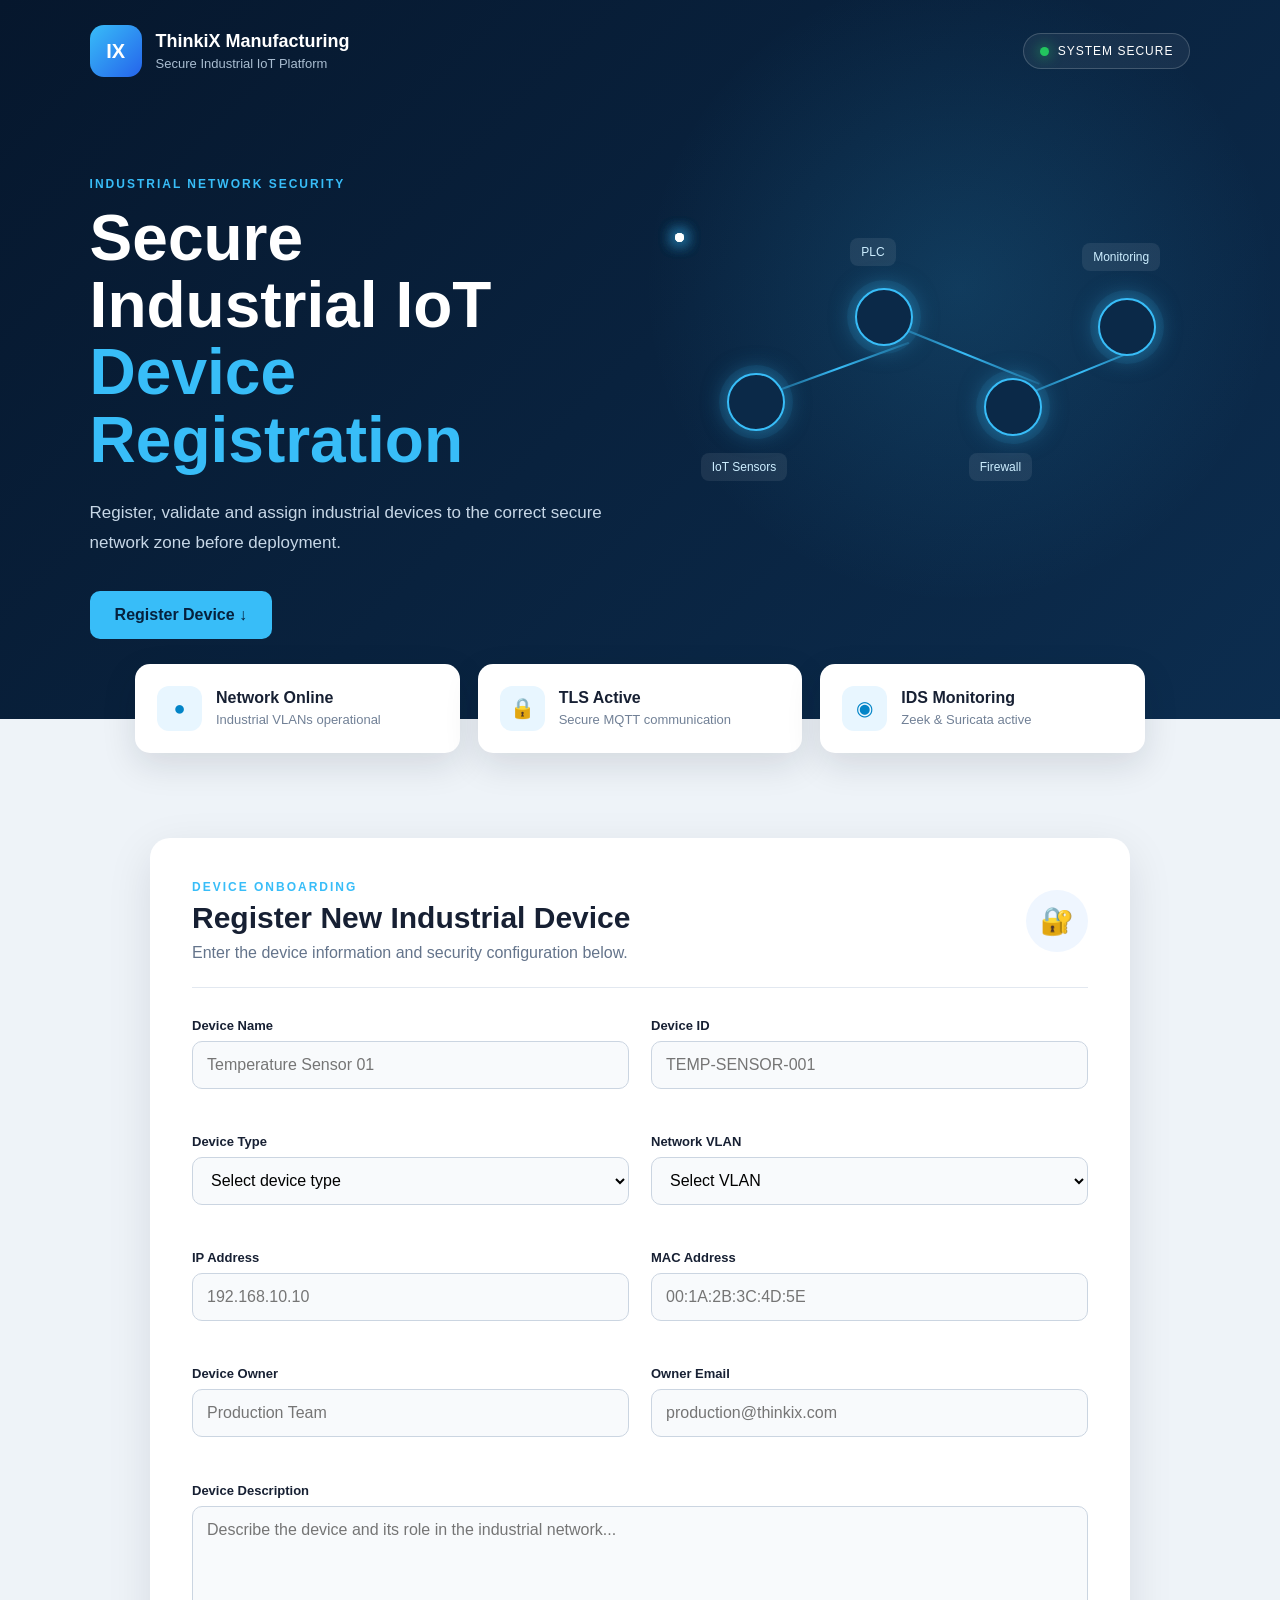
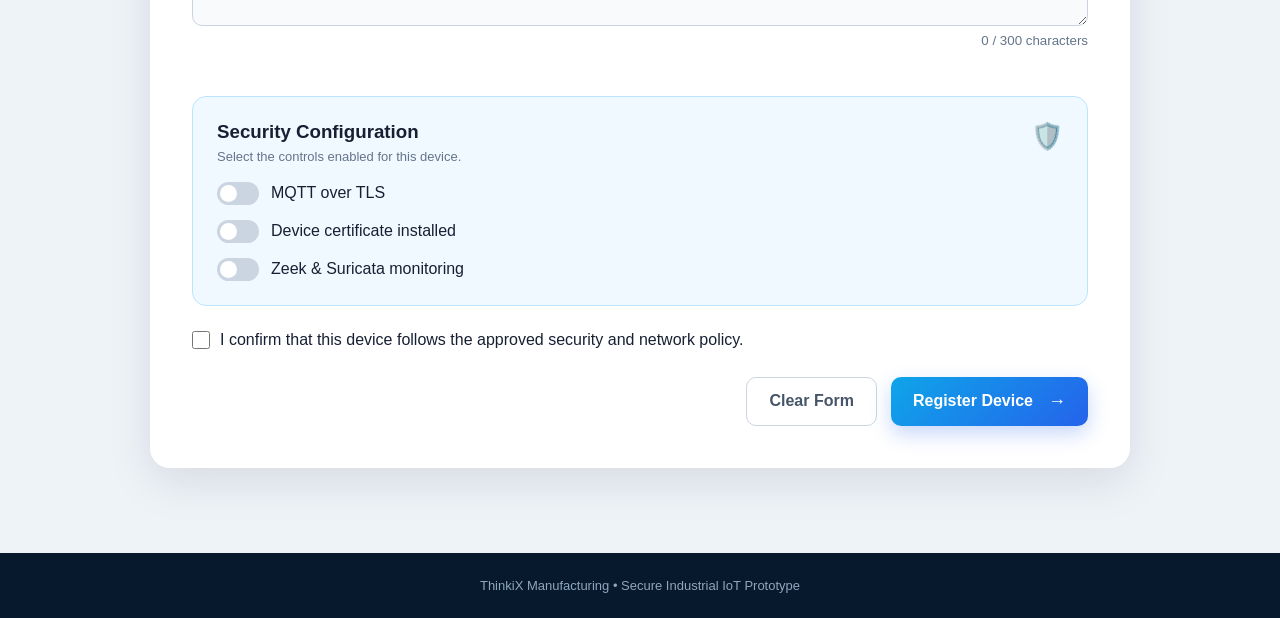
==== management.html @ 3cd0a6f0 "Add files via upload" ====
<!doctype html>
<html lang="en">
  <head>
    <meta charset="UTF-8" />
    <meta name="viewport" content="width=device-width, initial-scale=1.0" />

    <title>ThinkiX Secure IIoT Registration</title>

    <link rel="stylesheet" href="style.css" />
  </head>

  <body>
    <header class="hero">
      <nav class="navbar">
        <div class="brand">
          <div class="brand-icon">IX</div>

          <div>
            <h2>ThinkiX Manufacturing</h2>
            <p>Secure Industrial IoT Platform</p>
          </div>
        </div>

        <div class="secure-badge">
          <span class="status-dot"></span>
          SYSTEM SECURE
        </div>
      </nav>

      <div class="hero-content">
        <div class="hero-text">
          <p class="eyebrow">INDUSTRIAL NETWORK SECURITY</p>

          <h1>
            Secure Industrial IoT
            <span>Device Registration</span>
          </h1>

          <p class="hero-description">
            Register, validate and assign industrial devices to the correct
            secure network zone before deployment.
          </p>

          <a href="#registration" class="hero-button"> Register Device ↓ </a>
        </div>

        <div class="network-animation">
          <div class="network-label sensor-label">IoT Sensors</div>

          <div class="network-label plc-label">PLC</div>

          <div class="network-label firewall-label">Firewall</div>

          <div class="network-label ids-label">Monitoring</div>

          <div class="node sensor-node"></div>
          <div class="node plc-node"></div>
          <div class="node firewall-node"></div>
          <div class="node ids-node"></div>

          <div class="network-line line-one"></div>
          <div class="network-line line-two"></div>
          <div class="network-line line-three"></div>

          <div class="moving-packet packet-one"></div>
          <div class="moving-packet packet-two"></div>
          <div class="moving-packet packet-three"></div>
        </div>
      </div>
    </header>

    <section class="status-section">
      <div class="status-card">
        <div class="status-icon">●</div>

        <div>
          <h3>Network Online</h3>
          <p>Industrial VLANs operational</p>
        </div>
      </div>

      <div class="status-card">
        <div class="status-icon">🔒</div>

        <div>
          <h3>TLS Active</h3>
          <p>Secure MQTT communication</p>
        </div>
      </div>

      <div class="status-card">
        <div class="status-icon">◉</div>

        <div>
          <h3>IDS Monitoring</h3>
          <p>Zeek & Suricata active</p>
        </div>
      </div>
    </section>

    <main class="page-container">
      <section class="form-card" id="registration">
        <div class="form-header">
          <div>
            <p class="section-label">DEVICE ONBOARDING</p>

            <h2>Register New Industrial Device</h2>

            <p>
              Enter the device information and security configuration below.
            </p>
          </div>

          <div class="security-ring">🔐</div>
        </div>

        <form id="deviceForm" novalidate>
          <div class="form-grid">
            <div class="form-group">
              <label for="deviceName"> Device Name </label>

              <input
                type="text"
                id="deviceName"
                placeholder="Temperature Sensor 01"
              />

              <small class="error-message" id="deviceNameError"></small>
            </div>

            <div class="form-group">
              <label for="deviceId"> Device ID </label>

              <input type="text" id="deviceId" placeholder="TEMP-SENSOR-001" />

              <small class="error-message" id="deviceIdError"></small>
            </div>

            <div class="form-group">
              <label for="deviceType"> Device Type </label>

              <select id="deviceType">
                <option value="">Select device type</option>

                <option value="temperature">Temperature Sensor</option>

                <option value="pressure">Pressure Sensor</option>

                <option value="vibration">Vibration Sensor</option>

                <option value="plc">PLC Controller</option>

                <option value="robotic">Robotic Arm</option>

                <option value="monitoring">Monitoring Server</option>
              </select>

              <small class="error-message" id="deviceTypeError"></small>
            </div>

            <div class="form-group">
              <label for="vlan"> Network VLAN </label>

              <select id="vlan">
                <option value="">Select VLAN</option>

                <option value="10">VLAN 10 — IoT Sensors</option>

                <option value="20">VLAN 20 — Robotics / PLC</option>

                <option value="30">VLAN 30 — Firewall</option>

                <option value="40">VLAN 40 — Monitoring</option>

                <option value="50">VLAN 50 — Management</option>
              </select>

              <small class="error-message" id="vlanError"></small>
            </div>

            <div class="form-group">
              <label for="ipAddress"> IP Address </label>

              <input type="text" id="ipAddress" placeholder="192.168.10.10" />

              <small class="error-message" id="ipAddressError"></small>
            </div>

            <div class="form-group">
              <label for="macAddress"> MAC Address </label>

              <input
                type="text"
                id="macAddress"
                placeholder="00:1A:2B:3C:4D:5E"
              />

              <small class="error-message" id="macAddressError"></small>
            </div>

            <div class="form-group">
              <label for="ownerName"> Device Owner </label>

              <input type="text" id="ownerName" placeholder="Production Team" />

              <small class="error-message" id="ownerNameError"></small>
            </div>

            <div class="form-group">
              <label for="email"> Owner Email </label>

              <input
                type="email"
                id="email"
                placeholder="production@thinkix.com"
              />

              <small class="error-message" id="emailError"></small>
            </div>
          </div>

          <div class="form-group full-width">
            <label for="description"> Device Description </label>

            <textarea
              id="description"
              rows="5"
              maxlength="300"
              placeholder="Describe the device and its role in the industrial network..."
            ></textarea>

            <small class="character-count" id="characterCount">
              0 / 300 characters
            </small>

            <small class="error-message" id="descriptionError"></small>
          </div>

          <div class="security-box">
            <div class="security-box-header">
              <div>
                <h3>Security Configuration</h3>
                <p>Select the controls enabled for this device.</p>
              </div>

              <span class="shield"> 🛡️ </span>
            </div>

            <label class="toggle-row">
              <input type="checkbox" id="tlsEnabled" />

              <span class="toggle"></span>

              <span> MQTT over TLS </span>
            </label>

            <label class="toggle-row">
              <input type="checkbox" id="certificateInstalled" />

              <span class="toggle"></span>

              <span> Device certificate installed </span>
            </label>

            <label class="toggle-row">
              <input type="checkbox" id="monitoringEnabled" />

              <span class="toggle"></span>

              <span> Zeek & Suricata monitoring </span>
            </label>
          </div>

          <label class="agreement-row">
            <input type="checkbox" id="agreement" />

            <span>
              I confirm that this device follows the approved security and
              network policy.
            </span>
          </label>

          <small class="error-message" id="agreementError"></small>

          <div class="button-group">
            <button type="reset" class="secondary-button" id="resetButton">
              Clear Form
            </button>

            <button type="submit" class="primary-button">
              <span> Register Device </span>

              <span class="button-arrow"> → </span>
            </button>
          </div>
        </form>

        <div class="loading-box" id="loadingBox">
          <div class="loader"></div>

          <p>Validating secure device configuration...</p>
        </div>

        <div class="success-message" id="successMessage">
          <div class="success-icon">✓</div>

          <div>
            <h3>Device Registration Successful</h3>

            <p>Device information passed front-end validation successfully.</p>
          </div>
        </div>
      </section>
    </main>

    <footer>
      <p>ThinkiX Manufacturing • Secure Industrial IoT Prototype</p>
    </footer>

    <script src="script.js"></script>
  </body>
</html>
---- style.css ----
* {
  box-sizing: border-box;
  margin: 0;
  padding: 0;
}

html {
  scroll-behavior: smooth;
}

body {
  font-family: Arial, Helvetica, sans-serif;
  background: #eef3f8;
  color: #172033;
}

button,
input,
select,
textarea {
  font: inherit;
}

/* HERO */

.hero {
  min-height: 620px;
  padding: 25px 7% 80px;
  background:
    radial-gradient(
      circle at 75% 40%,
      rgba(56, 189, 248, 0.15),
      transparent 30%
    ),
    linear-gradient(135deg, #06172d, #0c2d4f);
  color: white;
  overflow: hidden;
}

.navbar {
  max-width: 1250px;
  margin: auto;
  display: flex;
  justify-content: space-between;
  align-items: center;
}

.brand {
  display: flex;
  align-items: center;
  gap: 14px;
}

.brand-icon {
  width: 52px;
  height: 52px;
  display: grid;
  place-items: center;
  border-radius: 14px;
  background: linear-gradient(135deg, #38bdf8, #2563eb);
  font-weight: 800;
  font-size: 20px;
}

.brand h2 {
  font-size: 18px;
}

.brand p {
  margin-top: 4px;
  color: #a9bdd1;
  font-size: 13px;
}

.secure-badge {
  display: flex;
  align-items: center;
  gap: 9px;
  padding: 10px 16px;
  border: 1px solid rgba(255, 255, 255, 0.18);
  border-radius: 999px;
  background: rgba(255, 255, 255, 0.06);
  font-size: 12px;
  letter-spacing: 1px;
}

.status-dot {
  width: 9px;
  height: 9px;
  background: #22c55e;
  border-radius: 50%;
  box-shadow: 0 0 14px #22c55e;
  animation: pulse 1.5s infinite;
}

.hero-content {
  max-width: 1250px;
  margin: 100px auto 0;
  display: grid;
  grid-template-columns: 1fr 1fr;
  gap: 70px;
  align-items: center;
}

.eyebrow,
.section-label {
  color: #38bdf8;
  font-size: 12px;
  font-weight: 700;
  letter-spacing: 2px;
}

.hero h1 {
  max-width: 650px;
  margin-top: 14px;
  font-size: clamp(42px, 5vw, 70px);
  line-height: 1.05;
}

.hero h1 span {
  color: #38bdf8;
}

.hero-description {
  max-width: 600px;
  margin-top: 24px;
  color: #c7d7e7;
  line-height: 1.8;
  font-size: 17px;
}

.hero-button {
  display: inline-block;
  margin-top: 32px;
  padding: 15px 25px;
  border-radius: 10px;
  background: #38bdf8;
  color: #06213d;
  text-decoration: none;
  font-weight: 800;
  transition: 0.25s;
}

.hero-button:hover {
  transform: translateY(-3px);
  box-shadow: 0 10px 30px rgba(56, 189, 248, 0.35);
}

/* NETWORK ANIMATION */

.network-animation {
  position: relative;
  height: 350px;
}

.node {
  position: absolute;
  width: 58px;
  height: 58px;
  border: 2px solid #38bdf8;
  border-radius: 50%;
  background: #0b2948;
  box-shadow:
    0 0 0 8px rgba(56, 189, 248, 0.08),
    0 0 25px rgba(56, 189, 248, 0.5);
  z-index: 2;
}

.sensor-node {
  left: 10%;
  top: 140px;
}

.plc-node {
  left: 35%;
  top: 55px;
}

.firewall-node {
  left: 60%;
  top: 145px;
}

.ids-node {
  left: 82%;
  top: 65px;
}

.network-line {
  position: absolute;
  height: 2px;
  background: linear-gradient(
    90deg,
    rgba(56, 189, 248, 0.2),
    #38bdf8,
    rgba(56, 189, 248, 0.2)
  );
  transform-origin: left center;
}

.line-one {
  width: 150px;
  left: 18%;
  top: 160px;
  transform: rotate(-20deg);
}

.line-two {
  width: 160px;
  left: 42%;
  top: 90px;
  transform: rotate(22deg);
}

.line-three {
  width: 145px;
  left: 66%;
  top: 165px;
  transform: rotate(-22deg);
}

.network-label {
  position: absolute;
  padding: 7px 11px;
  border-radius: 8px;
  background: rgba(255, 255, 255, 0.08);
  color: #cdeeff;
  font-size: 12px;
}

.sensor-label {
  left: 5%;
  top: 220px;
}

.plc-label {
  left: 34%;
  top: 5px;
}

.firewall-label {
  left: 57%;
  top: 220px;
}

.ids-label {
  left: 79%;
  top: 10px;
}

.moving-packet {
  position: absolute;
  width: 9px;
  height: 9px;
  border-radius: 50%;
  background: white;
  box-shadow: 0 0 16px #38bdf8;
  z-index: 4;
}

.packet-one {
  animation: packetOne 3s linear infinite;
}

.packet-two {
  animation: packetTwo 3s linear infinite 1s;
}

.packet-three {
  animation: packetThree 3s linear infinite 2s;
}

/* STATUS CARDS */

.status-section {
  max-width: 1050px;
  margin: -55px auto 0;
  padding: 0 20px;
  display: grid;
  grid-template-columns: repeat(3, 1fr);
  gap: 18px;
  position: relative;
  z-index: 5;
}

.status-card {
  display: flex;
  gap: 14px;
  align-items: center;
  padding: 22px;
  border-radius: 15px;
  background: white;
  box-shadow: 0 12px 35px rgba(15, 23, 42, 0.12);
  transition: 0.25s;
}

.status-card:hover {
  transform: translateY(-5px);
}

.status-icon {
  width: 45px;
  height: 45px;
  display: grid;
  place-items: center;
  border-radius: 12px;
  background: #e8f6ff;
  color: #0284c7;
  font-size: 20px;
}

.status-card h3 {
  font-size: 16px;
}

.status-card p {
  margin-top: 5px;
  color: #718096;
  font-size: 13px;
}

/* FORM */

.page-container {
  padding: 85px 20px;
}

.form-card {
  max-width: 980px;
  margin: auto;
  padding: 42px;
  border-radius: 20px;
  background: white;
  box-shadow: 0 14px 45px rgba(15, 23, 42, 0.1);
}

.form-header {
  display: flex;
  justify-content: space-between;
  gap: 20px;
  align-items: center;
  padding-bottom: 25px;
  border-bottom: 1px solid #e2e8f0;
}

.form-header h2 {
  margin-top: 7px;
  font-size: 30px;
}

.form-header p:not(.section-label) {
  margin-top: 9px;
  color: #64748b;
}

.security-ring {
  width: 62px;
  height: 62px;
  display: grid;
  place-items: center;
  border-radius: 50%;
  background: #eff6ff;
  font-size: 27px;
  animation: float 3s ease-in-out infinite;
}

.form-grid {
  margin-top: 30px;
  display: grid;
  grid-template-columns: repeat(2, 1fr);
  gap: 22px;
}

.form-group {
  display: flex;
  flex-direction: column;
}

.form-group label {
  margin-bottom: 8px;
  font-size: 13px;
  font-weight: 700;
}

input,
select,
textarea {
  width: 100%;
  border: 1px solid #cbd5e1;
  border-radius: 10px;
  outline: none;
  background: #f8fafc;
  transition: 0.2s;
}

input,
select {
  height: 48px;
  padding: 0 14px;
}

textarea {
  padding: 14px;
  resize: vertical;
}

input:focus,
select:focus,
textarea:focus {
  background: white;
  border-color: #0ea5e9;
  box-shadow: 0 0 0 3px rgba(14, 165, 233, 0.12);
}

.invalid {
  border-color: #ef4444;
}

.full-width {
  margin-top: 23px;
}

.character-count {
  margin-top: 7px;
  text-align: right;
  color: #64748b;
}

.error-message {
  min-height: 17px;
  margin-top: 6px;
  color: #dc2626;
  font-size: 12px;
}

/* SECURITY */

.security-box {
  margin-top: 25px;
  padding: 24px;
  border: 1px solid #bae6fd;
  border-radius: 14px;
  background: #f0f9ff;
}

.security-box-header {
  display: flex;
  justify-content: space-between;
  margin-bottom: 18px;
}

.security-box-header p {
  margin-top: 6px;
  color: #64748b;
  font-size: 13px;
}

.shield {
  font-size: 26px;
}

.toggle-row {
  display: flex;
  align-items: center;
  gap: 12px;
  margin-top: 15px;
  cursor: pointer;
}

.toggle-row input {
  display: none;
}

.toggle {
  width: 42px;
  height: 23px;
  position: relative;
  border-radius: 999px;
  background: #cbd5e1;
  transition: 0.25s;
}

.toggle::after {
  content: "";
  width: 17px;
  height: 17px;
  position: absolute;
  top: 3px;
  left: 3px;
  border-radius: 50%;
  background: white;
  transition: 0.25s;
}

.toggle-row input:checked + .toggle {
  background: #0ea5e9;
}

.toggle-row input:checked + .toggle::after {
  left: 22px;
}

.agreement-row {
  display: flex;
  gap: 10px;
  margin-top: 25px;
  align-items: flex-start;
}

.agreement-row input {
  width: 18px;
  height: 18px;
}

/* BUTTONS */

.button-group {
  display: flex;
  justify-content: flex-end;
  gap: 14px;
  margin-top: 28px;
}

button {
  padding: 14px 22px;
  border: none;
  border-radius: 10px;
  font-weight: 700;
  cursor: pointer;
}

.primary-button {
  display: flex;
  gap: 15px;
  align-items: center;
  background: linear-gradient(135deg, #0ea5e9, #2563eb);
  color: white;
  box-shadow: 0 8px 20px rgba(37, 99, 235, 0.25);
  transition: 0.25s;
}

.primary-button:hover {
  transform: translateY(-2px);
  box-shadow: 0 12px 28px rgba(37, 99, 235, 0.35);
}

.button-arrow {
  font-size: 18px;
}

.secondary-button {
  border: 1px solid #cbd5e1;
  background: white;
  color: #475569;
}

/* SUCCESS + LOADING */

.loading-box,
.success-message {
  display: none;
  margin-top: 25px;
}

.loading-box.show,
.success-message.show {
  display: flex;
}

.loading-box {
  align-items: center;
  gap: 15px;
  padding: 18px;
  border-radius: 12px;
  background: #eff6ff;
  color: #1d4ed8;
}

.loader {
  width: 24px;
  height: 24px;
  border: 3px solid #bfdbfe;
  border-top-color: #2563eb;
  border-radius: 50%;
  animation: spin 0.8s linear infinite;
}

.success-message {
  align-items: center;
  gap: 16px;
  padding: 20px;
  border: 1px solid #86efac;
  border-radius: 12px;
  background: #f0fdf4;
  color: #166534;
  animation: slideUp 0.35s ease;
}

.success-icon {
  width: 45px;
  height: 45px;
  display: grid;
  place-items: center;
  border-radius: 50%;
  background: #22c55e;
  color: white;
  font-size: 24px;
  font-weight: 800;
}

.success-message p {
  margin-top: 5px;
}

/* FOOTER */

footer {
  padding: 25px;
  text-align: center;
  background: #07192d;
  color: #8fa7bc;
  font-size: 13px;
}

/* ANIMATIONS */

@keyframes pulse {
  0%,
  100% {
    opacity: 1;
  }

  50% {
    opacity: 0.35;
  }
}

@keyframes float {
  0%,
  100% {
    transform: translateY(0);
  }

  50% {
    transform: translateY(-7px);
  }
}

@keyframes spin {
  to {
    transform: rotate(360deg);
  }
}

@keyframes slideUp {
  from {
    opacity: 0;
    transform: translateY(15px);
  }

  to {
    opacity: 1;
    transform: translateY(0);
  }
}

@keyframes packetOne {
  0% {
    left: 18%;
    top: 160px;
  }

  100% {
    left: 40%;
    top: 80px;
  }
}

@keyframes packetTwo {
  0% {
    left: 42%;
    top: 90px;
  }

  100% {
    left: 65%;
    top: 165px;
  }
}

@keyframes packetThree {
  0% {
    left: 66%;
    top: 165px;
  }

  100% {
    left: 85%;
    top: 80px;
  }
}

/* RESPONSIVE */

@media (max-width: 850px) {
  .hero-content {
    grid-template-columns: 1fr;
    margin-top: 70px;
  }

  .network-animation {
    height: 300px;
  }

  .status-section {
    grid-template-columns: 1fr;
    margin-top: -35px;
  }

  .form-grid {
    grid-template-columns: 1fr;
  }
}

@media (max-width: 600px) {
  .navbar {
    align-items: flex-start;
    gap: 15px;
  }

  .secure-badge {
    display: none;
  }

  .hero {
    padding-left: 22px;
    padding-right: 22px;
  }

  .hero h1 {
    font-size: 42px;
  }

  .form-card {
    padding: 25px 18px;
  }

  .form-header {
    align-items: flex-start;
  }

  .button-group {
    flex-direction: column-reverse;
  }

  button {
    width: 100%;
    justify-content: center;
  }
}
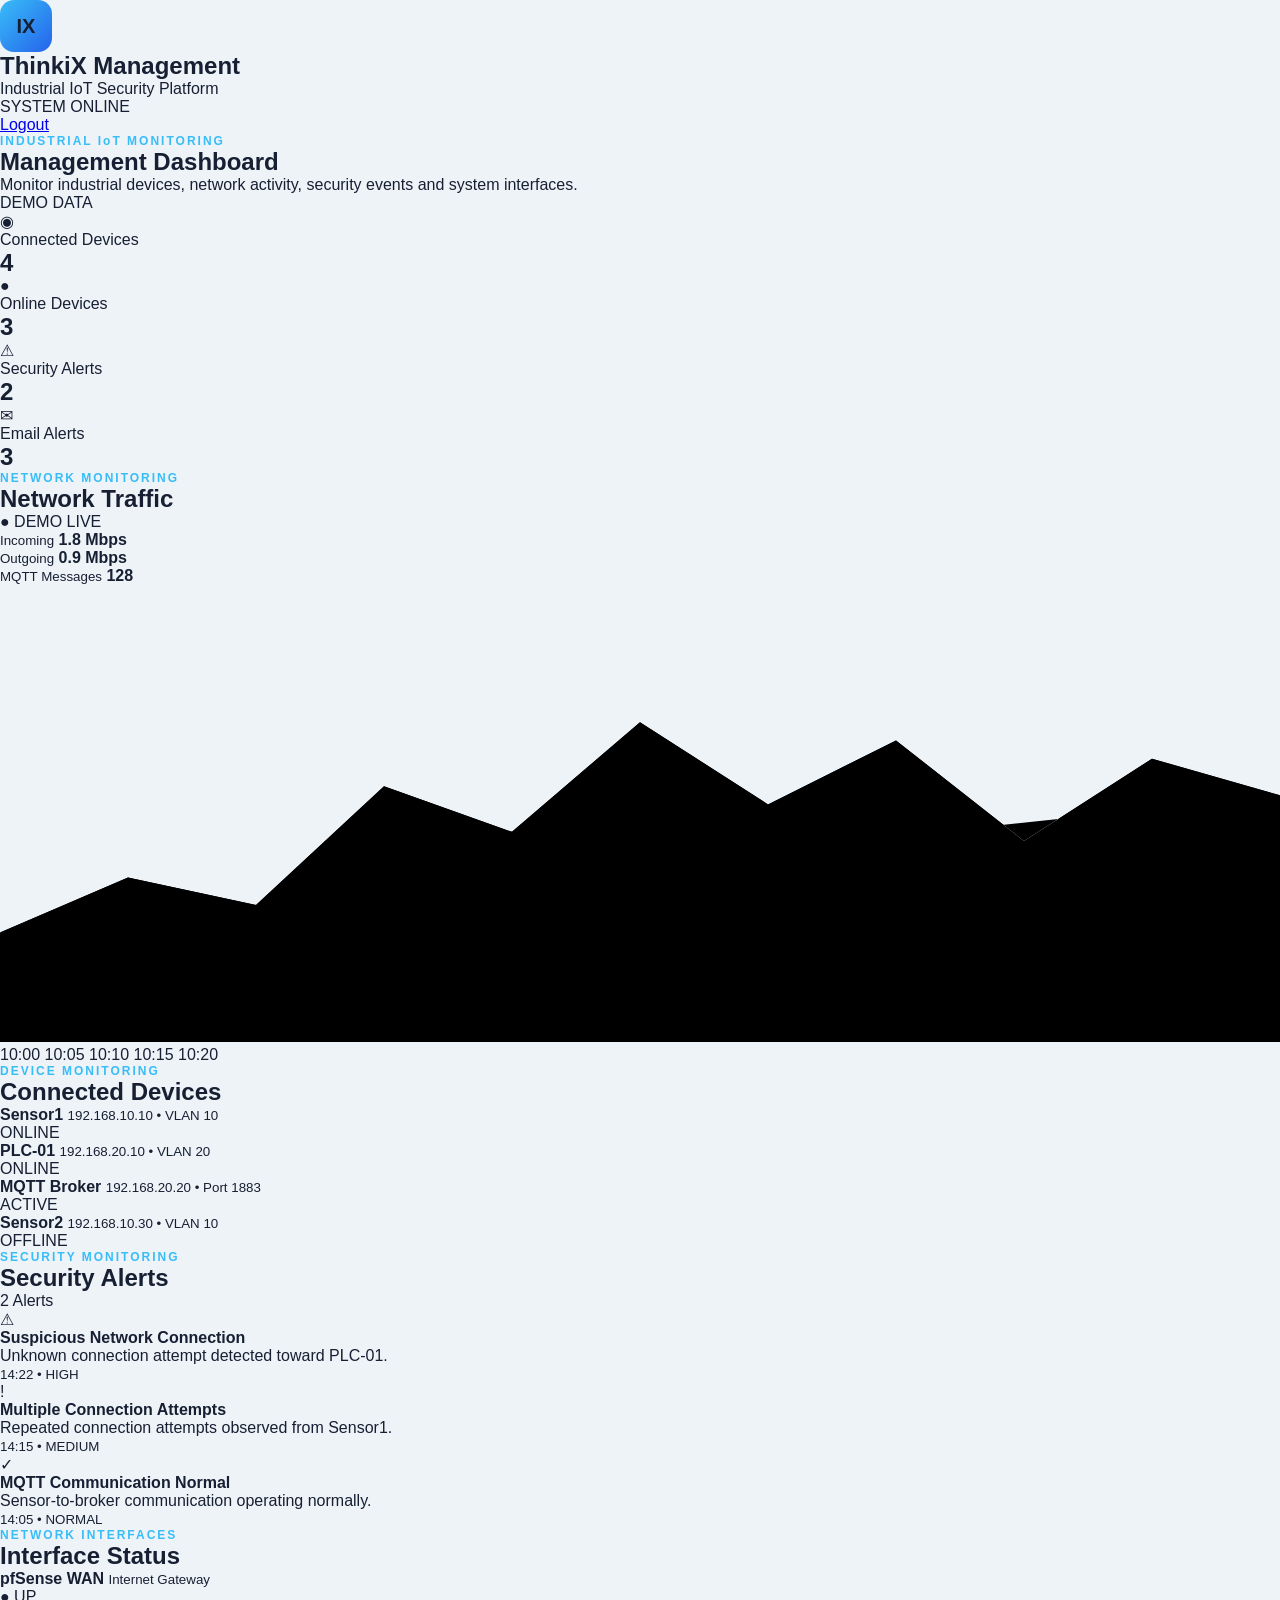
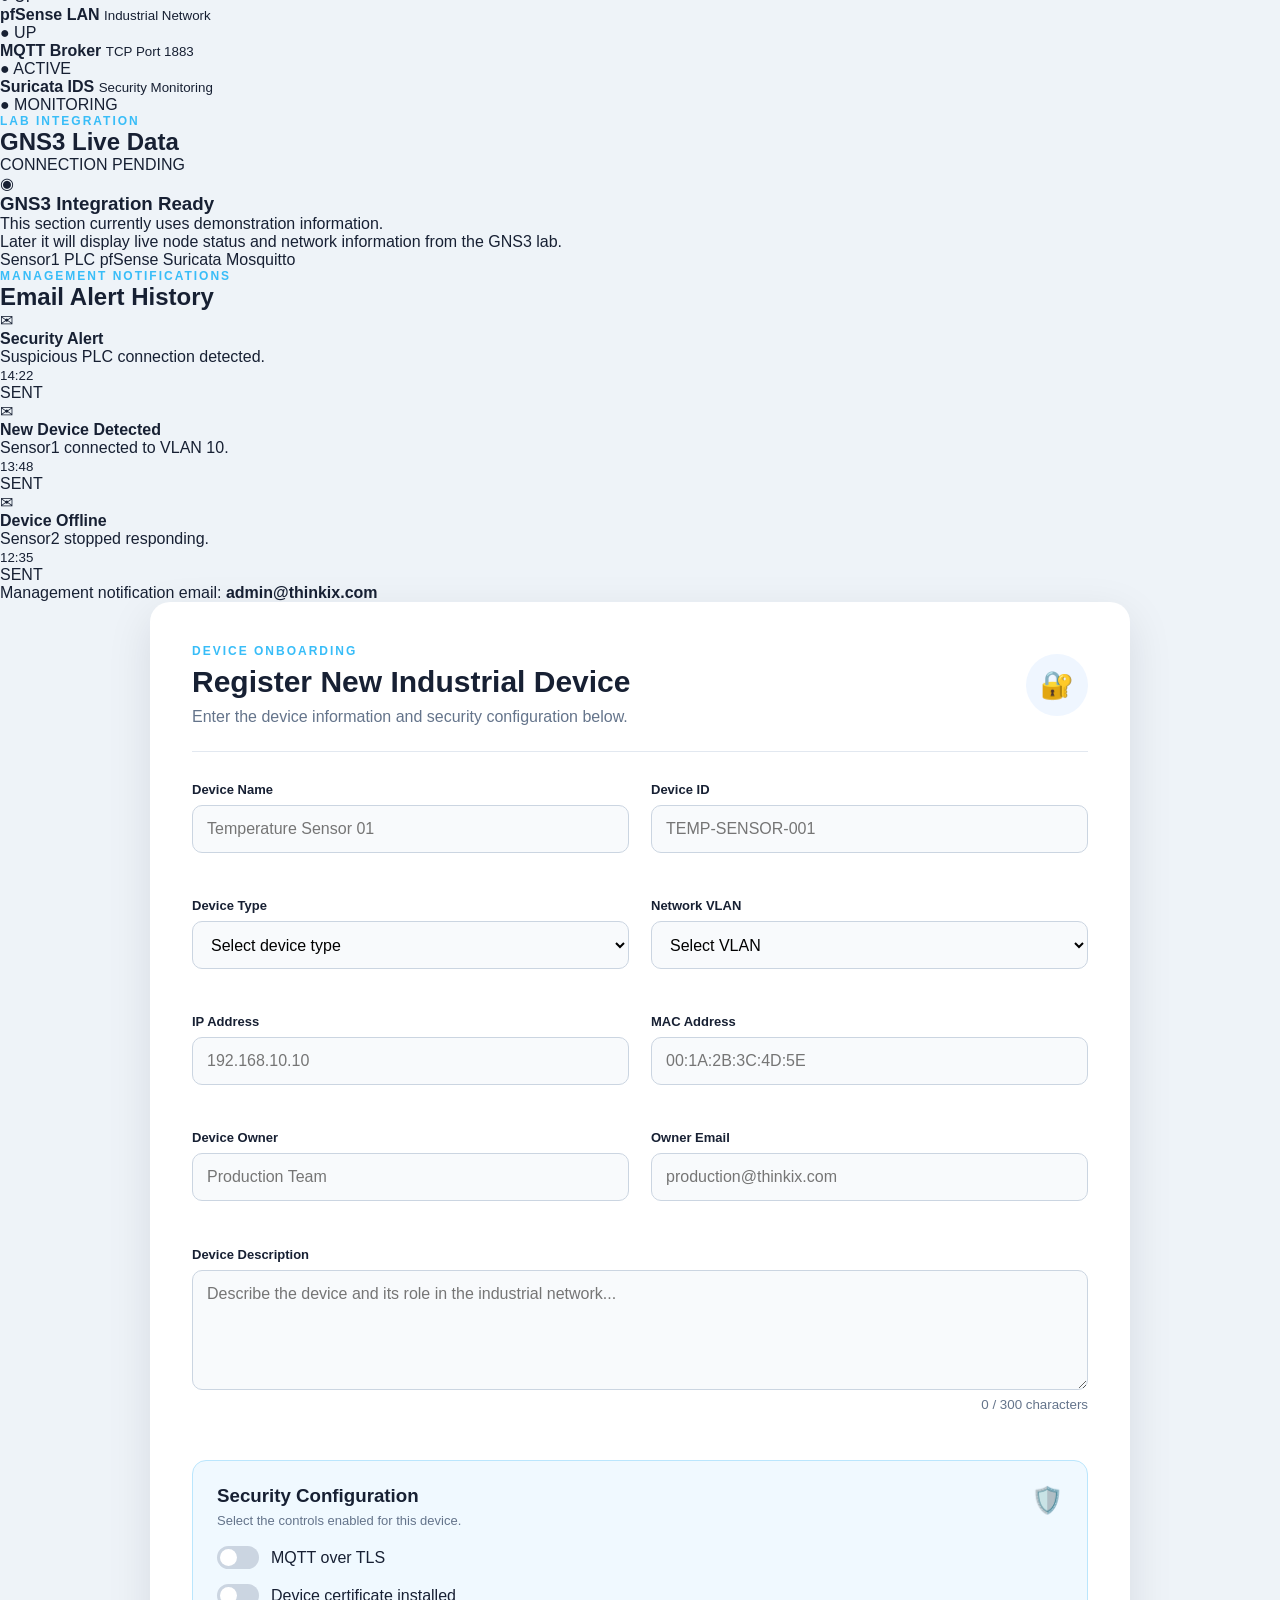
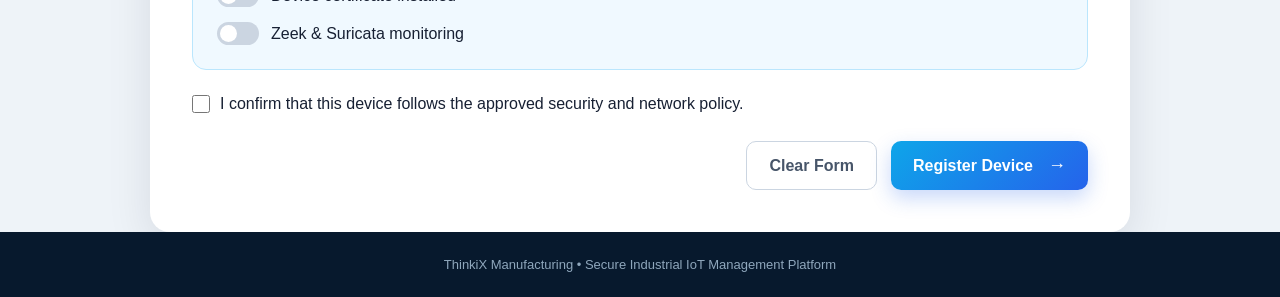
==== commit 87b3b8f3: "management.html" ====
--- a/management.html
+++ b/management.html
@@ -4,102 +4,483 @@
     <meta charset="UTF-8" />
     <meta name="viewport" content="width=device-width, initial-scale=1.0" />
 
-    <title>ThinkiX Secure IIoT Registration</title>
+    <title>ThinkiX | Management Dashboard</title>
 
     <link rel="stylesheet" href="style.css" />
   </head>
 
   <body>
-    <header class="hero">
-      <nav class="navbar">
-        <div class="brand">
-          <div class="brand-icon">IX</div>
-
-          <div>
-            <h2>ThinkiX Manufacturing</h2>
-            <p>Secure Industrial IoT Platform</p>
-          </div>
-        </div>
-
-        <div class="secure-badge">
+    <!-- =========================
+       TOP NAVIGATION
+  ========================== -->
+
+    <header class="dashboard-header">
+      <div class="dashboard-brand">
+        <div class="brand-icon">IX</div>
+
+        <div>
+          <h2>ThinkiX Management</h2>
+          <p>Industrial IoT Security Platform</p>
+        </div>
+      </div>
+
+      <div class="dashboard-header-right">
+        <div class="system-secure">
           <span class="status-dot"></span>
-          SYSTEM SECURE
-        </div>
-      </nav>
-
-      <div class="hero-content">
-        <div class="hero-text">
-          <p class="eyebrow">INDUSTRIAL NETWORK SECURITY</p>
-
-          <h1>
-            Secure Industrial IoT
-            <span>Device Registration</span>
-          </h1>
-
-          <p class="hero-description">
-            Register, validate and assign industrial devices to the correct
-            secure network zone before deployment.
-          </p>
-
-          <a href="#registration" class="hero-button"> Register Device ↓ </a>
-        </div>
-
-        <div class="network-animation">
-          <div class="network-label sensor-label">IoT Sensors</div>
-
-          <div class="network-label plc-label">PLC</div>
-
-          <div class="network-label firewall-label">Firewall</div>
-
-          <div class="network-label ids-label">Monitoring</div>
-
-          <div class="node sensor-node"></div>
-          <div class="node plc-node"></div>
-          <div class="node firewall-node"></div>
-          <div class="node ids-node"></div>
-
-          <div class="network-line line-one"></div>
-          <div class="network-line line-two"></div>
-          <div class="network-line line-three"></div>
-
-          <div class="moving-packet packet-one"></div>
-          <div class="moving-packet packet-two"></div>
-          <div class="moving-packet packet-three"></div>
-        </div>
+          SYSTEM ONLINE
+        </div>
+
+        <a href="index.html" class="logout-button"> Logout </a>
       </div>
     </header>
 
-    <section class="status-section">
-      <div class="status-card">
-        <div class="status-icon">●</div>
-
+    <!-- =========================
+       DASHBOARD
+  ========================== -->
+
+    <main class="dashboard-container">
+      <section class="dashboard-title">
         <div>
-          <h3>Network Online</h3>
-          <p>Industrial VLANs operational</p>
-        </div>
-      </div>
-
-      <div class="status-card">
-        <div class="status-icon">🔒</div>
-
-        <div>
-          <h3>TLS Active</h3>
-          <p>Secure MQTT communication</p>
-        </div>
-      </div>
-
-      <div class="status-card">
-        <div class="status-icon">◉</div>
-
-        <div>
-          <h3>IDS Monitoring</h3>
-          <p>Zeek & Suricata active</p>
-        </div>
-      </div>
-    </section>
-
-    <main class="page-container">
-      <section class="form-card" id="registration">
+          <p class="section-label">INDUSTRIAL IoT MONITORING</p>
+
+          <h1>Management Dashboard</h1>
+
+          <p>
+            Monitor industrial devices, network activity, security events and
+            system interfaces.
+          </p>
+        </div>
+
+        <div class="demo-badge">DEMO DATA</div>
+      </section>
+
+      <!-- =========================
+         SUMMARY CARDS
+    ========================== -->
+
+      <section class="dashboard-stats">
+        <div class="dashboard-stat-card">
+          <div class="stat-icon">◉</div>
+
+          <div>
+            <p>Connected Devices</p>
+            <h2 id="totalDevices">4</h2>
+          </div>
+        </div>
+
+        <div class="dashboard-stat-card">
+          <div class="stat-icon online-icon">●</div>
+
+          <div>
+            <p>Online Devices</p>
+            <h2 id="onlineDevices">3</h2>
+          </div>
+        </div>
+
+        <div class="dashboard-stat-card">
+          <div class="stat-icon alert-icon">⚠</div>
+
+          <div>
+            <p>Security Alerts</p>
+            <h2 id="alertCount">2</h2>
+          </div>
+        </div>
+
+        <div class="dashboard-stat-card">
+          <div class="stat-icon email-icon">✉</div>
+
+          <div>
+            <p>Email Alerts</p>
+            <h2>3</h2>
+          </div>
+        </div>
+      </section>
+
+      <!-- =========================
+         TRAFFIC + DEVICE STATUS
+    ========================== -->
+
+      <section class="dashboard-grid">
+        <!-- NETWORK TRAFFIC -->
+
+        <div class="dashboard-panel traffic-panel">
+          <div class="panel-header">
+            <div>
+              <p class="section-label">NETWORK MONITORING</p>
+
+              <h2>Network Traffic</h2>
+            </div>
+
+            <span class="live-badge"> ● DEMO LIVE </span>
+          </div>
+
+          <div class="traffic-summary">
+            <div>
+              <small>Incoming</small>
+              <strong>1.8 Mbps</strong>
+            </div>
+
+            <div>
+              <small>Outgoing</small>
+              <strong>0.9 Mbps</strong>
+            </div>
+
+            <div>
+              <small>MQTT Messages</small>
+              <strong>128</strong>
+            </div>
+          </div>
+
+          <!-- SIMPLE GRAPH
+             JavaScript can animate this later -->
+
+          <div class="traffic-chart">
+            <svg viewBox="0 0 700 250" preserveAspectRatio="none">
+              <defs>
+                <linearGradient
+                  id="trafficGradient"
+                  x1="0"
+                  y1="0"
+                  x2="0"
+                  y2="1"
+                >
+                  <stop offset="0%" stop-color="#0ea5e9" stop-opacity="0.40" />
+
+                  <stop offset="100%" stop-color="#0ea5e9" stop-opacity="0" />
+                </linearGradient>
+              </defs>
+
+              <line x1="0" y1="50" x2="700" y2="50" class="chart-grid-line" />
+
+              <line x1="0" y1="125" x2="700" y2="125" class="chart-grid-line" />
+
+              <line x1="0" y1="200" x2="700" y2="200" class="chart-grid-line" />
+
+              <path
+                class="traffic-area"
+                d="
+                M0 190
+                L70 160
+                L140 175
+                L210 110
+                L280 135
+                L350 75
+                L420 120
+                L490 85
+                L560 140
+                L630 95
+                L700 115
+                L700 250
+                L0 250
+                Z
+              "
+              />
+
+              <polyline
+                class="traffic-line"
+                points="
+                0,190
+                70,160
+                140,175
+                210,110
+                280,135
+                350,75
+                420,120
+                490,85
+                560,140
+                630,95
+                700,115
+              "
+              />
+            </svg>
+          </div>
+
+          <div class="chart-labels">
+            <span>10:00</span>
+            <span>10:05</span>
+            <span>10:10</span>
+            <span>10:15</span>
+            <span>10:20</span>
+          </div>
+        </div>
+
+        <!-- CONNECTED DEVICES -->
+
+        <div class="dashboard-panel">
+          <div class="panel-header">
+            <div>
+              <p class="section-label">DEVICE MONITORING</p>
+
+              <h2>Connected Devices</h2>
+            </div>
+          </div>
+
+          <div class="device-list">
+            <div class="device-row">
+              <span class="device-status online"></span>
+
+              <div class="device-info">
+                <strong>Sensor1</strong>
+                <small>192.168.10.10 • VLAN 10</small>
+              </div>
+
+              <span class="status-label online-text"> ONLINE </span>
+            </div>
+
+            <div class="device-row">
+              <span class="device-status online"></span>
+
+              <div class="device-info">
+                <strong>PLC-01</strong>
+                <small>192.168.20.10 • VLAN 20</small>
+              </div>
+
+              <span class="status-label online-text"> ONLINE </span>
+            </div>
+
+            <div class="device-row">
+              <span class="device-status online"></span>
+
+              <div class="device-info">
+                <strong>MQTT Broker</strong>
+                <small>192.168.20.20 • Port 1883</small>
+              </div>
+
+              <span class="status-label online-text"> ACTIVE </span>
+            </div>
+
+            <div class="device-row">
+              <span class="device-status offline"></span>
+
+              <div class="device-info">
+                <strong>Sensor2</strong>
+                <small>192.168.10.30 • VLAN 10</small>
+              </div>
+
+              <span class="status-label offline-text"> OFFLINE </span>
+            </div>
+          </div>
+        </div>
+      </section>
+
+      <!-- =========================
+         SECURITY + INTERFACES
+    ========================== -->
+
+      <section class="dashboard-grid">
+        <!-- SECURITY ALERTS -->
+
+        <div class="dashboard-panel">
+          <div class="panel-header">
+            <div>
+              <p class="section-label">SECURITY MONITORING</p>
+
+              <h2>Security Alerts</h2>
+            </div>
+
+            <span class="warning-badge"> 2 Alerts </span>
+          </div>
+
+          <div class="alert-list">
+            <div class="security-alert high-alert">
+              <div class="alert-symbol">⚠</div>
+
+              <div>
+                <strong> Suspicious Network Connection </strong>
+
+                <p>Unknown connection attempt detected toward PLC-01.</p>
+
+                <small> 14:22 • HIGH </small>
+              </div>
+            </div>
+
+            <div class="security-alert medium-alert">
+              <div class="alert-symbol">!</div>
+
+              <div>
+                <strong> Multiple Connection Attempts </strong>
+
+                <p>Repeated connection attempts observed from Sensor1.</p>
+
+                <small> 14:15 • MEDIUM </small>
+              </div>
+            </div>
+
+            <div class="security-alert normal-alert">
+              <div class="alert-symbol">✓</div>
+
+              <div>
+                <strong> MQTT Communication Normal </strong>
+
+                <p>Sensor-to-broker communication operating normally.</p>
+
+                <small> 14:05 • NORMAL </small>
+              </div>
+            </div>
+          </div>
+        </div>
+
+        <!-- INTERFACE STATUS -->
+
+        <div class="dashboard-panel">
+          <div class="panel-header">
+            <div>
+              <p class="section-label">NETWORK INTERFACES</p>
+
+              <h2>Interface Status</h2>
+            </div>
+          </div>
+
+          <div class="interface-list">
+            <div class="interface-row">
+              <div>
+                <strong>pfSense WAN</strong>
+                <small>Internet Gateway</small>
+              </div>
+
+              <span class="interface-up"> ● UP </span>
+            </div>
+
+            <div class="interface-row">
+              <div>
+                <strong>pfSense LAN</strong>
+                <small>Industrial Network</small>
+              </div>
+
+              <span class="interface-up"> ● UP </span>
+            </div>
+
+            <div class="interface-row">
+              <div>
+                <strong>MQTT Broker</strong>
+                <small>TCP Port 1883</small>
+              </div>
+
+              <span class="interface-up"> ● ACTIVE </span>
+            </div>
+
+            <div class="interface-row">
+              <div>
+                <strong>Suricata IDS</strong>
+                <small>Security Monitoring</small>
+              </div>
+
+              <span class="interface-monitoring"> ● MONITORING </span>
+            </div>
+          </div>
+        </div>
+      </section>
+
+      <!-- =========================
+         GNS3 + EMAIL HISTORY
+    ========================== -->
+
+      <section class="dashboard-grid">
+        <!-- GNS3 -->
+
+        <div class="dashboard-panel">
+          <div class="panel-header">
+            <div>
+              <p class="section-label">LAB INTEGRATION</p>
+
+              <h2>GNS3 Live Data</h2>
+            </div>
+
+            <span class="demo-badge"> CONNECTION PENDING </span>
+          </div>
+
+          <div class="gns3-message">
+            <div class="gns3-icon">◉</div>
+
+            <div>
+              <h3>GNS3 Integration Ready</h3>
+
+              <p>This section currently uses demonstration information.</p>
+
+              <p>
+                Later it will display live node status and network information
+                from the GNS3 lab.
+              </p>
+            </div>
+          </div>
+
+          <div class="gns3-nodes">
+            <span>Sensor1</span>
+            <span>PLC</span>
+            <span>pfSense</span>
+            <span>Suricata</span>
+            <span>Mosquitto</span>
+          </div>
+        </div>
+
+        <!-- EMAIL HISTORY -->
+
+        <div class="dashboard-panel">
+          <div class="panel-header">
+            <div>
+              <p class="section-label">MANAGEMENT NOTIFICATIONS</p>
+
+              <h2>Email Alert History</h2>
+            </div>
+          </div>
+
+          <div class="email-history">
+            <div class="email-row">
+              <div class="email-icon-small">✉</div>
+
+              <div>
+                <strong> Security Alert </strong>
+
+                <p>Suspicious PLC connection detected.</p>
+
+                <small> 14:22 </small>
+              </div>
+
+              <span class="email-sent"> SENT </span>
+            </div>
+
+            <div class="email-row">
+              <div class="email-icon-small">✉</div>
+
+              <div>
+                <strong> New Device Detected </strong>
+
+                <p>Sensor1 connected to VLAN 10.</p>
+
+                <small> 13:48 </small>
+              </div>
+
+              <span class="email-sent"> SENT </span>
+            </div>
+
+            <div class="email-row">
+              <div class="email-icon-small">✉</div>
+
+              <div>
+                <strong> Device Offline </strong>
+
+                <p>Sensor2 stopped responding.</p>
+
+                <small> 12:35 </small>
+              </div>
+
+              <span class="email-sent"> SENT </span>
+            </div>
+          </div>
+
+          <div class="management-email">
+            Management notification email:
+
+            <strong> admin@thinkix.com </strong>
+          </div>
+        </div>
+      </section>
+
+      <!-- =========================
+         DEVICE REGISTRATION
+    ========================== -->
+
+      <section class="form-card dashboard-registration" id="registration">
         <div class="form-header">
           <div>
             <p class="section-label">DEVICE ONBOARDING</p>
@@ -240,6 +621,7 @@
             <div class="security-box-header">
               <div>
                 <h3>Security Configuration</h3>
+
                 <p>Select the controls enabled for this device.</p>
               </div>
 
@@ -314,7 +696,7 @@
     </main>
 
     <footer>
-      <p>ThinkiX Manufacturing • Secure Industrial IoT Prototype</p>
+      <p>ThinkiX Manufacturing • Secure Industrial IoT Management Platform</p>
     </footer>
 
     <script src="script.js"></script>
